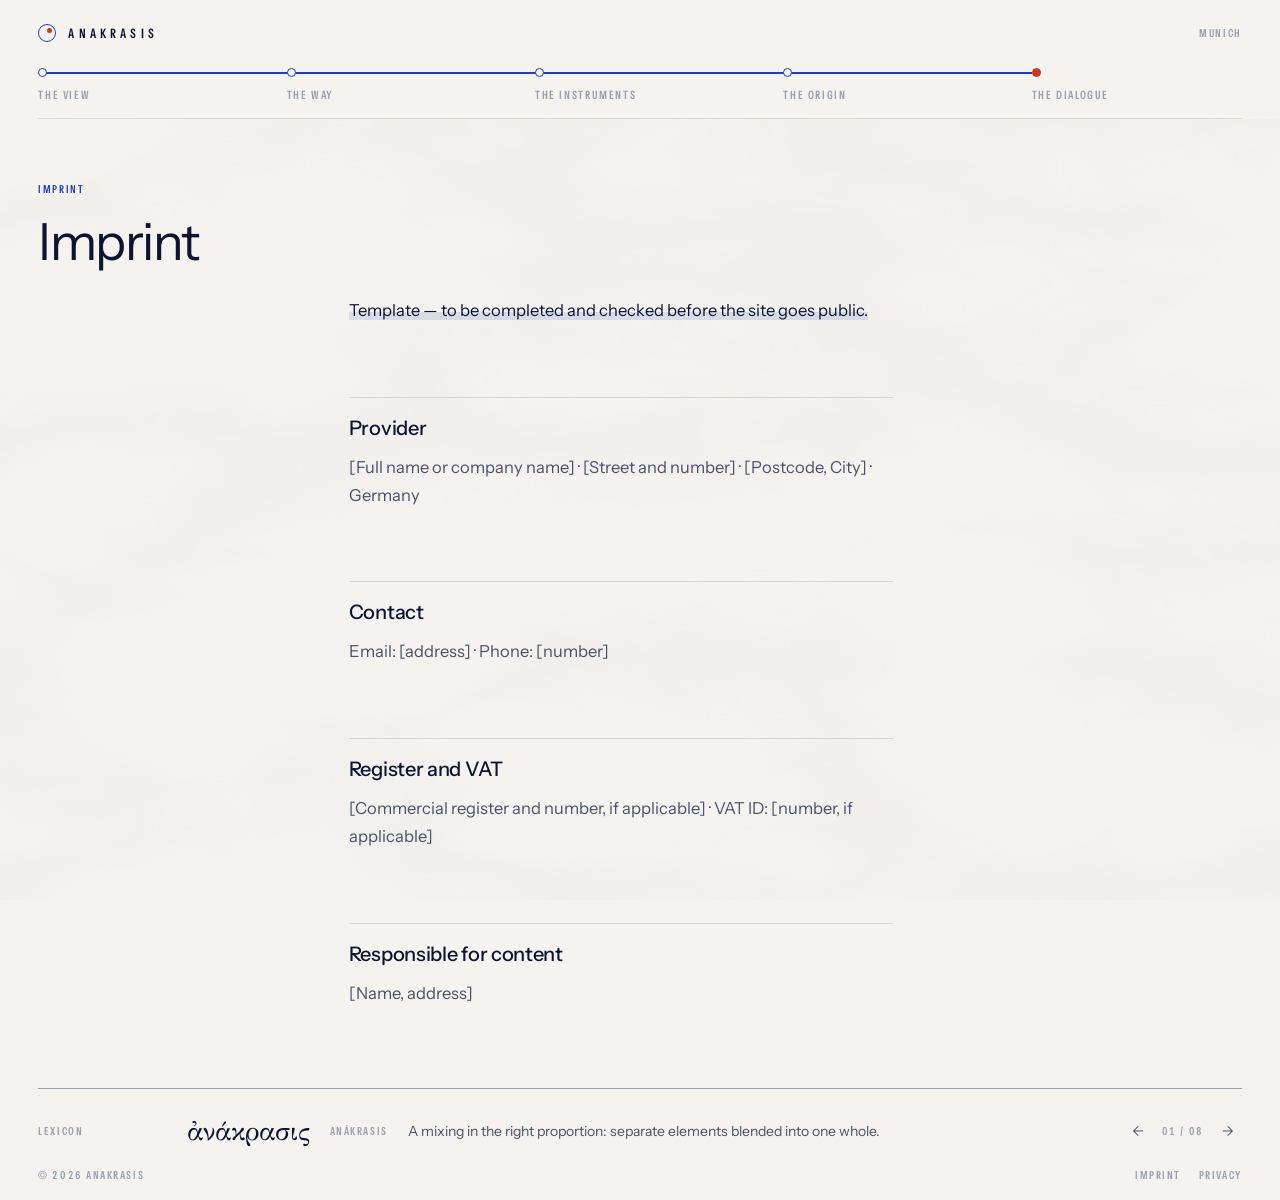
==== imprint/index.html @ 8c305a84 "Initial commit: Anakrasis static site Co-Authored-By: Claude Opus 5.5 <noreply@anthropic.com>" ====
<!doctype html>
<html lang="en">
<head>
<meta charset="utf-8">
<meta name="viewport" content="width=device-width, initial-scale=1">
<title>Imprint — Anakrasis</title>
<meta name="description" content="Imprint">
<meta property="og:type" content="website">
<meta property="og:title" content="Imprint — Anakrasis">
<meta property="og:description" content="Imprint">
<meta property="og:image" content="https://www.anakrasis.com/assets/img/og-image.png">
<meta name="twitter:card" content="summary_large_image">
<link rel="icon" href="../assets/img/favicon.svg" type="image/svg+xml">
<!-- Fonts: TEMPORARY Google-hosted. Replace with the self-hosted files in /assets/fonts (GDPR, see README) and delete these 3 lines. -->
<link rel="preconnect" href="https://fonts.googleapis.com"><link rel="preconnect" href="https://fonts.gstatic.com" crossorigin>
<link href="https://fonts.googleapis.com/css2?family=Instrument+Sans:ital,wdth,wght@0,75..100,400..700;1,75..100,400..700&family=GFS+Didot&display=swap" rel="stylesheet">
<link rel="stylesheet" href="../assets/css/site.css">
<script src="../assets/js/site.js" defer></script>
</head>
<body class="page">
<div class="top">
  <div class="hdr">
    <a class="mark" href="../" aria-label="Anakrasis, home"><span class="lens"></span>Anakrasis</a>
    <span class="lab">Munich</span>
  </div>
  <nav class="trail" aria-label="Sections">
    <span class="ln" aria-hidden="true"></span>
    <a href="../the-view/">The view</a>
    <a href="../the-way/">The way</a>
    <a href="../the-instruments/">The instruments</a>
    <a href="../the-origin/">The origin</a>
    <a href="../the-dialogue/" class="end">The dialogue</a>
  </nav>
</div>

<main>
  <div class="grid">
    <div class="col-head">
      <span class="kick lab">Imprint</span>
      <h1 class="title">Imprint</h1>
    </div>
    <div class="col-text">
      <div class="body" style="padding-bottom:clamp(48px,9vh,96px)">
        <p><span class="sel">Template — to be completed and checked before the site goes public.</span></p>
        <h2>Provider</h2>
        <p>[Full name or company name] · [Street and number] · [Postcode, City] · Germany</p>
        <h2>Contact</h2>
        <p>Email: [address] · Phone: [number]</p>
        <h2>Register and VAT</h2>
        <p>[Commercial register and number, if applicable] · VAT ID: [number, if applicable]</p>
        <h2>Responsible for content</h2>
        <p>[Name, address]</p>
      </div>
    </div>
  </div>
</main>

<footer class="site-foot">
  <div class="lex" id="lex">
    <span class="lex-bar" id="lex-bar" aria-hidden="true"></span>
    <span class="lab">Lexicon</span>
    <div class="lex-stage" id="lex-stage" title="Next word"></div>
    <div class="lex-ctl"><button id="lex-prev" aria-label="Previous word">←</button><span class="lab" id="lex-n">01 / 08</span><button id="lex-next" aria-label="Next word">→</button></div>
  </div>
  <div class="legal lab">
    <span>© <span data-year>2026</span> Anakrasis</span>
    <nav aria-label="Legal"><a href="../imprint/">Imprint</a><a href="../privacy/">Privacy</a></nav>
  </div>
</footer>
</body>
</html>
---- assets/css/site.css ----
/* ==========================================================================
   ANAKRASIS — site stylesheet
   Palette: Lapis & Cinabro · Type: Instrument Sans (+ GFS Didot for Greek)
   Rule of the system: lapis = understanding, cinabro = decision (rare).
   ========================================================================== */

/* ---------- fonts ----------------------------------------------------------
   Self-hosted fonts (recommended for GDPR in Germany, see README):
   put the two .woff2 files in /assets/fonts/, uncomment the block below and
   remove the Google Fonts <link> from the pages. Until then the
   Google-hosted fonts are used.                                             */
/* UNCOMMENT this block after adding the .woff2 files to /assets/fonts/
@font-face{
  font-family:"Anakrasis Sans";
  src:url("../fonts/InstrumentSans-Variable.woff2") format("woff2");
  font-weight:400 700;font-stretch:75% 100%;font-style:normal;font-display:swap;
}
@font-face{
  font-family:"Anakrasis Greek";
  src:url("../fonts/GFSDidot-Regular.woff2") format("woff2");
  font-weight:400;font-style:normal;font-display:swap;
}
*/

/* ---------- tokens ---------- */
:root{
  --bg:#F4F3F0;          /* marmo: the field            */
  --ink:#0D1430;         /* inchiostro: order           */
  --ink-2:#4B5166;       /* secondary text              */
  --ink-3:#9A9FB0;       /* labels, inactive            */
  --rule:rgba(13,20,48,.12);
  --lapis:#2340B0;       /* understanding               */
  --cin:#C63B22;         /* decision — one per screen   */
  --f:"Anakrasis Sans","Instrument Sans",Helvetica,Arial,sans-serif;
  --gr:"Anakrasis Greek","GFS Didot","Didot",Georgia,serif;
  --g:clamp(18px,3vw,48px);
  --ease:cubic-bezier(.2,.8,.2,1);
}

/* ---------- base ---------- */
*,*::before,*::after{box-sizing:border-box}
*{margin:0;padding:0}
html{-webkit-text-size-adjust:100%}
body{font-family:var(--f);color:var(--ink);background:var(--bg);font-feature-settings:"tnum"}
body::before{ /* faint marble veining */
  content:"";position:fixed;inset:0;pointer-events:none;opacity:.1;mix-blend-mode:multiply;z-index:-1;
  background-image:url("data:image/svg+xml;utf8,<svg xmlns='http://www.w3.org/2000/svg' width='1400' height='900'><filter id='m'><feTurbulence type='turbulence' baseFrequency='.0018 .0045' numOctaves='4' seed='3'/><feColorMatrix values='0 0 0 0 .62  0 0 0 0 .64  0 0 0 0 .70  0 0 0 -3.2 1.15'/></filter><rect width='100%' height='100%' filter='url(%23m)'/></svg>");
  background-size:cover;
}
a{color:inherit;text-decoration:none}
button{font:inherit;color:inherit;background:none;border:0;cursor:pointer}
img{display:block;max-width:100%;height:auto}
:focus-visible{outline:2px solid var(--lapis);outline-offset:3px}
.lab{font-stretch:75%;font-weight:600;font-size:11px;letter-spacing:.14em;text-transform:uppercase;color:var(--ink-3)}
.sr-only{position:absolute;width:1px;height:1px;overflow:hidden;clip:rect(0 0 0 0);white-space:nowrap}

/* ---------- mark ---------- */
.mark{display:inline-flex;align-items:center;gap:12px;font-stretch:75%;font-weight:600;font-size:13px;letter-spacing:.32em;text-transform:uppercase}
.lens{width:18px;height:18px;border:1.5px solid var(--lapis);border-radius:50%;position:relative;flex:none}
.lens::after{content:"";position:absolute;width:5px;height:5px;border-radius:50%;background:var(--cin);left:8px;top:3px}
.hdr{display:flex;align-items:center;justify-content:space-between;gap:16px}

/* ==========================================================================
   HOME — one screen: thesis + the line
   ========================================================================== */
body.home{display:grid;grid-template-rows:auto 1fr auto;height:100dvh;overflow:hidden}
.home .hdr{padding:24px var(--g) 0}
.home main{display:flex;flex-direction:column;justify-content:center;gap:clamp(40px,11vh,130px);padding:clamp(20px,4vh,48px) var(--g) clamp(24px,5vh,56px);min-height:0}

.thesis{display:grid;grid-template-columns:repeat(12,minmax(0,1fr));column-gap:var(--g);align-items:end}
.thesis .st{grid-column:1 / 9;font-weight:400;font-size:clamp(30px,3.6vw,56px);line-height:1.1;letter-spacing:-.028em;max-width:17em}
.thesis .p{grid-column:9 / 13;font-size:15px;line-height:1.62;color:var(--ink-2);padding-bottom:.4em}
em.k,.st em,.title em{font-style:normal;color:var(--lapis)}

.path{position:relative;display:grid;grid-template-columns:repeat(5,minmax(0,1fr));column-gap:var(--g)}
.path .line{position:absolute;left:0;top:0;height:1.5px;background:var(--lapis);width:calc((100% - 4 * var(--g)) / 5 * 4 + 4 * var(--g));transform-origin:left}
.stn{position:relative;padding-top:30px;min-width:0}
.stn::before{content:"";position:absolute;left:0;top:-4.5px;width:10px;height:10px;border-radius:50%;background:var(--bg);border:1.5px solid var(--lapis);transition:background .3s}
.stn:hover::before{background:var(--lapis)}
.stn.end::before{background:var(--cin);border-color:var(--cin);width:12px;height:12px;top:-5.5px}
.go{display:inline-flex;align-items:center;gap:8px;margin-bottom:12px;font-stretch:75%;font-weight:600;font-size:12.5px;letter-spacing:.14em;text-transform:uppercase;color:var(--ink);transition:color .3s}
.go span{color:var(--lapis);font-stretch:100%;font-weight:400;letter-spacing:0;font-size:15px;transition:transform .35s var(--ease)}
.stn:hover .go{color:var(--lapis)}
.stn:hover .go span{transform:translateX(5px)}
.go.wide::after{content:"";position:absolute;inset:-12px -10px;z-index:1}
.stn:has(.go.wide){cursor:pointer}
.s1{font-size:clamp(16px,1.25vw,19px);line-height:1.35;letter-spacing:-.012em;max-width:16em;text-decoration:underline;text-decoration-color:transparent;text-decoration-thickness:1.5px;text-underline-offset:4px;transition:text-decoration-color .3s}
.stn:has(.go.wide):hover .s1{text-decoration-color:var(--lapis)}
.s2{font-size:14px;line-height:1.55;color:var(--ink-2);margin-top:10px;max-width:20em}
.stn .greek{font-family:var(--gr);font-size:clamp(28px,2.3vw,36px);line-height:1}
.names{display:flex;flex-wrap:wrap;gap:2px 14px;font-size:clamp(16px,1.25vw,19px);letter-spacing:-.012em;position:relative;z-index:2}
.names a{color:var(--ink-3);transition:color .3s;position:relative}
.names a.on{color:var(--ink)}
.names a.on::after{content:"";position:absolute;left:0;right:0;bottom:-1px;height:1.5px;background:var(--lapis)}

/* quick email (home) */
.mail{display:flex;align-items:baseline;gap:12px;margin-top:14px;border-bottom:1.5px solid var(--ink-3);transition:border-color .3s;max-width:20em;position:relative;z-index:2}
.mail:focus-within{border-color:var(--lapis)}
.mail input{flex:1;min-width:0;font:inherit;font-size:15px;color:var(--ink);background:transparent;border:0;padding:7px 0;outline:none}
.mail input::placeholder{color:var(--ink-3)}
.mail button{font-size:15px;white-space:nowrap;padding:7px 0;transition:color .3s}
.mail button span,.send span{display:inline-block;margin-left:6px;transition:transform .35s var(--ease)}
.mail button:hover,.send:hover{color:var(--cin)}
.mail button:hover span,.send:hover span{transform:translateX(4px)}

/* opening: the line is drawn, the stations follow */
.anim .thesis{animation:fade .9s .1s both}
.anim .path .line{animation:draw 1.6s .5s cubic-bezier(.6,0,.2,1) both}
.anim .stn{animation:fade .7s both}
.anim .stn:nth-child(2){animation-delay:.6s}
.anim .stn:nth-child(3){animation-delay:.92s}
.anim .stn:nth-child(4){animation-delay:1.24s}
.anim .stn:nth-child(5){animation-delay:1.56s}
.anim .stn:nth-child(6){animation-delay:1.9s}
@keyframes draw{from{transform:scaleX(0)}to{transform:scaleX(1)}}
@keyframes fade{from{opacity:0;transform:translateY(6px)}to{opacity:1;transform:none}}

/* ==========================================================================
   INNER PAGES — the line becomes the navigation
   ========================================================================== */
.top{position:sticky;top:0;z-index:10;background:var(--bg);padding:24px var(--g) 0}
.trail{position:relative;display:grid;grid-template-columns:repeat(5,minmax(0,1fr));column-gap:var(--g);margin-top:26px;padding-bottom:16px;border-bottom:1px solid var(--rule)}
.trail .ln{position:absolute;left:0;top:4px;height:1.5px;background:var(--lapis);width:calc((100% - 4 * var(--g)) / 5 * 4 + 4 * var(--g))}
.trail a{position:relative;padding-top:20px;font-stretch:75%;font-weight:600;font-size:11.5px;letter-spacing:.14em;text-transform:uppercase;color:var(--ink-3);transition:color .3s;white-space:nowrap}
.trail a::before{content:"";position:absolute;left:0;top:0;width:9px;height:9px;border-radius:50%;background:var(--bg);border:1.5px solid var(--lapis)}
.trail a:hover{color:var(--lapis)}
.trail a[aria-current]{color:var(--ink)}
.trail a[aria-current]::before{background:var(--lapis)}
.trail a.end::before{background:var(--cin);border-color:var(--cin)}

.page main{padding:clamp(40px,7vh,88px) var(--g) 0}
.grid{display:grid;grid-template-columns:repeat(12,minmax(0,1fr));column-gap:var(--g)}
.kick{display:block;margin-bottom:18px;color:var(--lapis)}
.kick a:hover{color:var(--ink)}
.title{font-weight:400;font-size:clamp(32px,4vw,62px);line-height:1.08;letter-spacing:-.03em;max-width:16em}
.lead{font-weight:400;font-size:clamp(22px,2.1vw,32px);line-height:1.2;letter-spacing:-.022em;max-width:20em;margin-top:clamp(28px,5vh,56px)}
.body{max-width:34em;margin-top:28px}
.body p{font-size:16.5px;line-height:1.68;color:var(--ink-2)}
.body p + p{margin-top:1em}
.body h2{font-weight:500;font-size:20px;letter-spacing:-.015em;color:var(--ink);margin:clamp(44px,8vh,88px) 0 14px;padding-top:18px;border-top:1px solid var(--rule)}
.body .sel{color:var(--ink);background:linear-gradient(transparent 58%,rgba(35,64,176,.12) 58%)}

/* standard text page: heading wide, reading column offset */
.col-head{grid-column:1 / 10}
.col-text{grid-column:4 / 11}

/* the origin */
.portrait{grid-column:1 / 5;align-self:start;position:sticky;top:160px}
.portrait figcaption{display:flex;justify-content:space-between;align-items:baseline;gap:12px;padding-top:12px;border-top:1px solid var(--rule);margin-top:12px}
.portrait figcaption b{font-weight:500;font-size:15px;letter-spacing:-.01em}
.col-side{grid-column:6 / 12}
.greek-xl{font-family:var(--gr);font-size:clamp(56px,6.4vw,104px);line-height:1}
.translit{display:block;margin-top:12px}

/* instruments overview */
.inst-grid{grid-column:1 / -1;display:grid;grid-template-columns:repeat(2,minmax(0,1fr));column-gap:var(--g);margin-top:clamp(40px,7vh,72px)}
.inst{display:block;padding:26px 0 30px;border-top:1px solid var(--rule)}
.inst .lab{display:block;margin-bottom:10px}
.inst h2{font-weight:400;font-size:clamp(26px,2.6vw,40px);letter-spacing:-.028em;line-height:1.05}
.inst p{font-size:15px;line-height:1.6;color:var(--ink-2);margin-top:10px;max-width:28em}
.inst .more{display:inline-flex;gap:8px;margin-top:14px;font-size:15px;color:var(--ink)}
.inst .more span{color:var(--lapis);transition:transform .35s var(--ease)}
.inst:hover h2,.inst:hover .more{color:var(--lapis)}
.inst:hover .more span{transform:translateX(5px)}

/* the dialogue: form */
.form{grid-column:4 / 11;margin-top:clamp(36px,6vh,64px);display:grid;grid-template-columns:1fr 1fr;gap:0 var(--g)}
.field{display:block;border-bottom:1.5px solid var(--ink-3);padding:16px 0 6px;transition:border-color .3s}
.field:focus-within{border-color:var(--lapis)}
.field.full{grid-column:1 / -1}
.field input,.field textarea{display:block;width:100%;font:inherit;font-size:clamp(17px,1.4vw,20px);letter-spacing:-.01em;color:var(--ink);background:transparent;border:0;padding:8px 0 4px;outline:none;resize:vertical}
.field textarea{min-height:110px;line-height:1.5}
.form-end{grid-column:1 / -1;display:flex;justify-content:space-between;align-items:baseline;gap:20px;flex-wrap:wrap;margin-top:28px}
.form-end p{font-size:13px;color:var(--ink-3);max-width:34em}
.form-end p a{text-decoration:underline;text-underline-offset:3px}
.send{font-size:clamp(20px,1.8vw,26px);letter-spacing:-.02em;color:var(--ink);transition:color .3s;display:inline-flex;align-items:baseline}
.send span{color:var(--cin)}
.thanks{grid-column:4 / 11;margin-top:40px;font-size:clamp(20px,1.8vw,26px);letter-spacing:-.02em}
.thanks[hidden]{display:none}

/* next station */
.next{display:flex;align-items:center;gap:20px;margin-top:clamp(64px,12vh,128px);padding-bottom:clamp(40px,7vh,72px)}
.next .ln{flex:1;height:1.5px;background:var(--lapis);position:relative}
.next .ln::after{content:"";position:absolute;right:-6px;top:-5px;width:12px;height:12px;border-radius:50%;background:var(--lapis)}
.next.to-end .ln::after{background:var(--cin)}
.next a{flex:none;display:flex;align-items:baseline;gap:10px;font-size:clamp(24px,2.3vw,36px);letter-spacing:-.024em;padding-left:14px;transition:color .3s}
.next a span{color:var(--lapis);transition:transform .35s var(--ease)}
.next a:hover{color:var(--lapis)}
.next a:hover span{transform:translateX(6px)}

/* ==========================================================================
   FOOTER — lexicon + legal
   ========================================================================== */
.site-foot{padding:0 var(--g) 18px}
.lex{position:relative;border-top:1px solid var(--rule);display:grid;grid-template-columns:110px 1fr auto;gap:var(--g);align-items:center;padding-top:14px;min-height:70px}
.lex-bar{position:absolute;left:0;top:-1px;height:1px;width:0;background:var(--ink-3)}
.lex-stage{position:relative;height:48px;overflow:hidden;cursor:pointer}
.lx{position:absolute;inset:0;display:flex;align-items:center;gap:20px;opacity:0;transform:translateY(14px);transition:opacity .6s,transform .8s var(--ease)}
.lx.on{opacity:1;transform:none}
.lx.out{opacity:0;transform:translateY(-14px)}
.lx .g{font-family:var(--gr);font-size:26px;line-height:1;white-space:nowrap}
.lx .t{white-space:nowrap}
.lx .m{font-size:14px;line-height:1.45;color:var(--ink-2)}
.lex-ctl{display:flex;align-items:center;gap:10px}
.lex-ctl button{width:28px;height:28px;color:var(--ink-2);font-size:14px}
.lex-ctl button:hover{color:var(--lapis)}
.legal{display:flex;justify-content:space-between;gap:16px;margin-top:10px}
.legal nav{display:flex;gap:18px}
.legal a:hover{color:var(--lapis)}

/* ==========================================================================
   SMALL SCREENS
   ========================================================================== */
@media (max-width:900px){
  body.home{height:auto;overflow:auto;display:block}
  .home main{padding-top:40px;gap:48px}
  .thesis .st,.thesis .p{grid-column:1 / -1}
  .thesis .p{margin-top:16px}
  .path{grid-template-columns:1fr;row-gap:36px;padding-left:28px}
  .path .line{display:none}
  .stn:not(.end)::after{content:"";position:absolute;left:-24px;top:9px;bottom:-40px;width:1.5px;background:var(--lapis)}
  .stn{padding-top:0}
  .stn::before{left:-28px;top:2px}
  .stn.end::before{left:-29px;top:1px}

  .trail{display:flex;gap:22px;overflow-x:auto;scrollbar-width:none;padding-top:2px}
  .trail::-webkit-scrollbar{display:none}
  .trail .ln{display:none}
  .trail a{padding-top:0;padding-bottom:6px}
  .trail a::before{display:none}
  .trail a[aria-current]{box-shadow:inset 0 -1.5px 0 var(--lapis)}

  .col-head,.col-text,.col-side,.portrait,.form,.thanks{grid-column:1 / -1}
  .portrait{position:static;max-width:440px}
  .col-side{margin-top:40px}
  .inst-grid{grid-template-columns:1fr}
  .form{grid-template-columns:1fr}
  .next{flex-wrap:wrap}

  .lex{grid-template-columns:1fr auto}
  .lex > .lab{display:none}
  .lex-stage{height:76px}
  .lx{flex-direction:column;align-items:flex-start;justify-content:center;gap:4px}
  .lx .g{font-size:22px}
  .lx .t{display:none}
  .lx .m{font-size:13px}
}
@media (prefers-reduced-motion:reduce){*{animation:none!important;transition:none!important}}
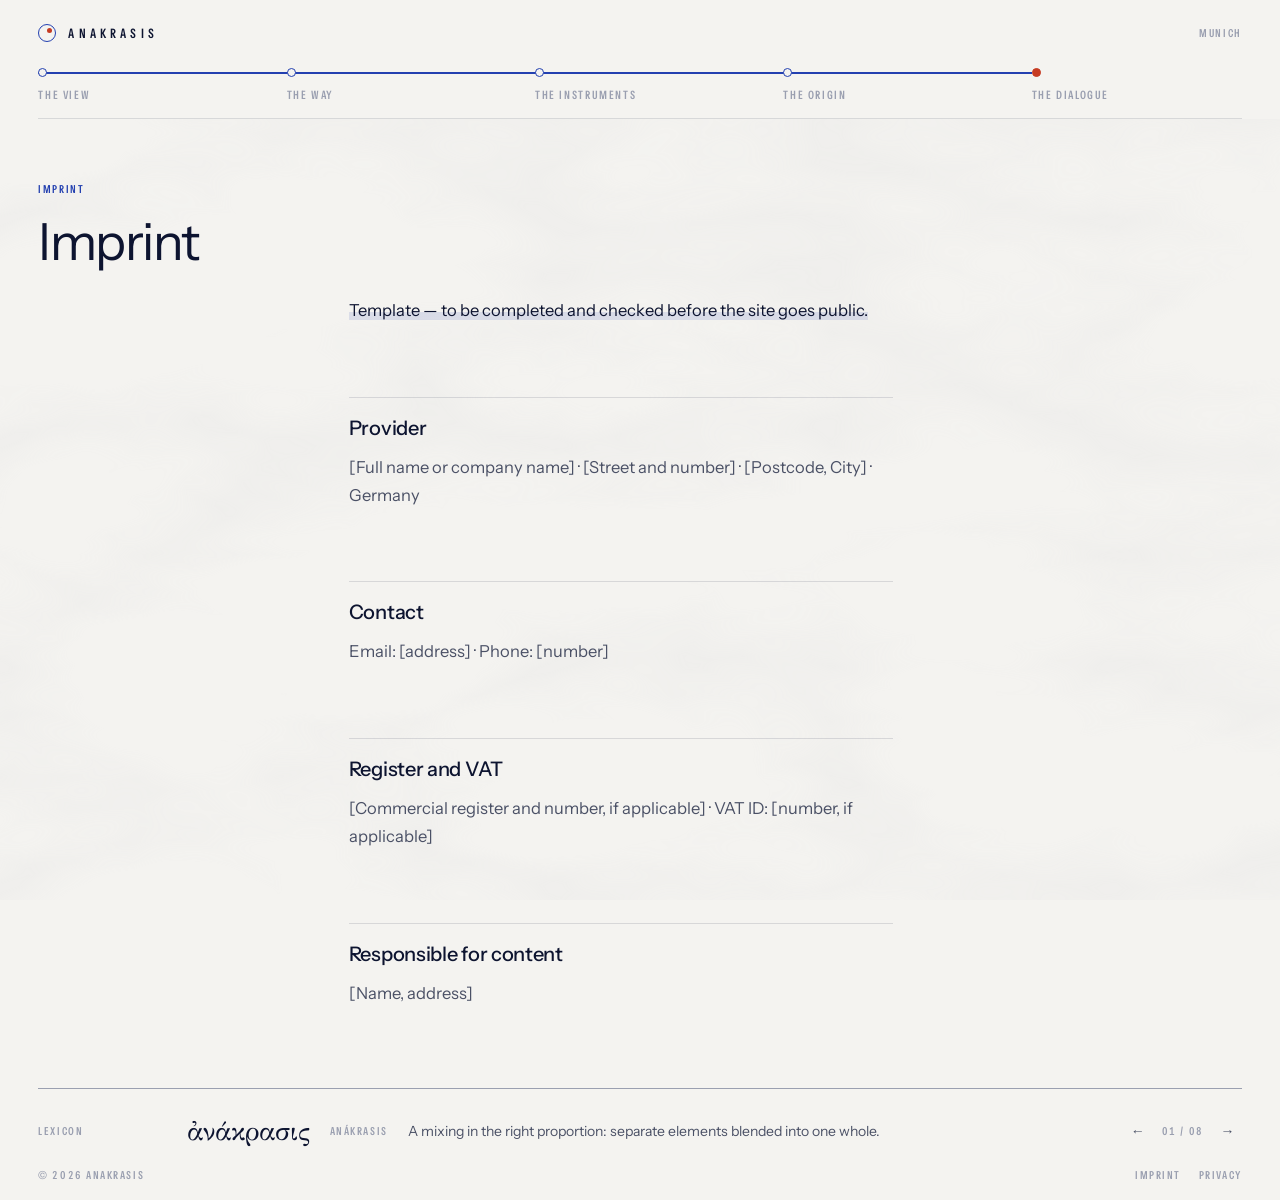
==== commit 8d82046a: "Self-host fonts, fix 404 home link on GitHub Pages - Add Instrument Sans (latin + latin-ext) and ful" ====
--- a/imprint/index.html
+++ b/imprint/index.html
@@ -11,9 +11,6 @@
 <meta property="og:image" content="https://www.anakrasis.com/assets/img/og-image.png">
 <meta name="twitter:card" content="summary_large_image">
 <link rel="icon" href="../assets/img/favicon.svg" type="image/svg+xml">
-<!-- Fonts: TEMPORARY Google-hosted. Replace with the self-hosted files in /assets/fonts (GDPR, see README) and delete these 3 lines. -->
-<link rel="preconnect" href="https://fonts.googleapis.com"><link rel="preconnect" href="https://fonts.gstatic.com" crossorigin>
-<link href="https://fonts.googleapis.com/css2?family=Instrument+Sans:ital,wdth,wght@0,75..100,400..700;1,75..100,400..700&family=GFS+Didot&display=swap" rel="stylesheet">
 <link rel="stylesheet" href="../assets/css/site.css">
 <script src="../assets/js/site.js" defer></script>
 </head>
--- a/assets/css/site.css
+++ b/assets/css/site.css
@@ -5,22 +5,27 @@
    ========================================================================== */
 
 /* ---------- fonts ----------------------------------------------------------
-   Self-hosted fonts (recommended for GDPR in Germany, see README):
-   put the two .woff2 files in /assets/fonts/, uncomment the block below and
-   remove the Google Fonts <link> from the pages. Until then the
-   Google-hosted fonts are used.                                             */
-/* UNCOMMENT this block after adding the .woff2 files to /assets/fonts/
+   Self-hosted (GDPR, see README): no request leaves the site.
+   Instrument Sans is split into latin + latin-ext (loaded only when needed,
+   e.g. for transliterations like "ē"); GFS Didot is the full font, because
+   polytonic Greek (ἀ, ὁ…) is missing from the usual Greek subsets.          */
 @font-face{
   font-family:"Anakrasis Sans";
   src:url("../fonts/InstrumentSans-Variable.woff2") format("woff2");
   font-weight:400 700;font-stretch:75% 100%;font-style:normal;font-display:swap;
+  unicode-range:U+0000-00FF,U+0131,U+0152-0153,U+02BB-02BC,U+02C6,U+02DA,U+02DC,U+0304,U+0308,U+0329,U+2000-206F,U+20AC,U+2122,U+2191,U+2193,U+2212,U+2215,U+FEFF,U+FFFD;
+}
+@font-face{
+  font-family:"Anakrasis Sans";
+  src:url("../fonts/InstrumentSans-Variable-LatinExt.woff2") format("woff2");
+  font-weight:400 700;font-stretch:75% 100%;font-style:normal;font-display:swap;
+  unicode-range:U+0100-02AF,U+0304,U+0308,U+0329,U+1E00-1E9F,U+1EF2-1EFF,U+2020,U+20A0-20AB,U+20AD-20C0,U+2113,U+2C60-2C7F,U+A720-A7FF;
 }
 @font-face{
   font-family:"Anakrasis Greek";
   src:url("../fonts/GFSDidot-Regular.woff2") format("woff2");
   font-weight:400;font-style:normal;font-display:swap;
 }
-*/
 
 /* ---------- tokens ---------- */
 :root{
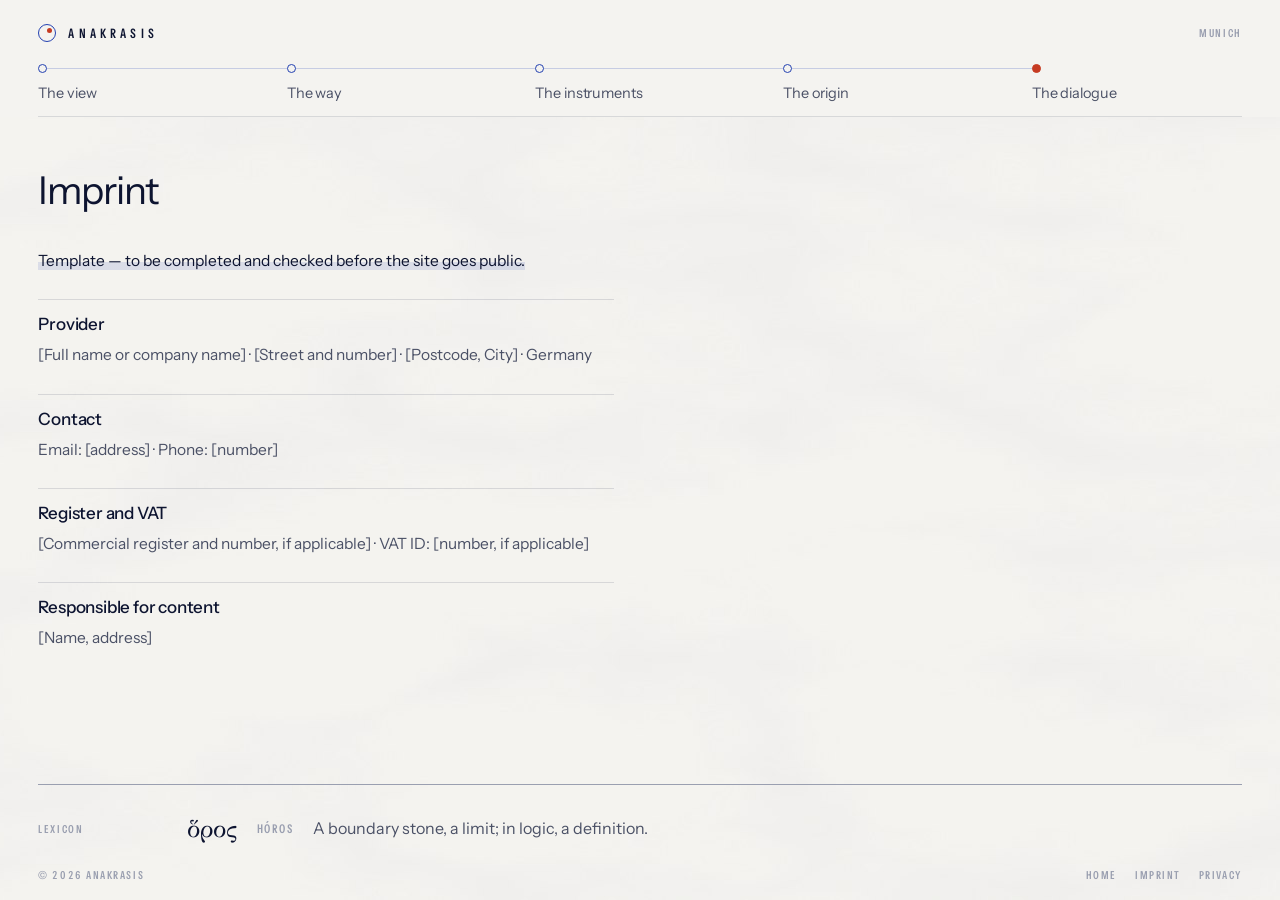
==== commit 641f197e: "Redesign navigation, page transitions, subpages and privacy notice - Home: smaller thesis, larger st" ====
--- a/imprint/index.html
+++ b/imprint/index.html
@@ -21,7 +21,8 @@
     <span class="lab">Munich</span>
   </div>
   <nav class="trail" aria-label="Sections">
-    <span class="ln" aria-hidden="true"></span>
+    <span class="rail" aria-hidden="true"></span>
+    <span class="walk" aria-hidden="true"></span>
     <a href="../the-view/">The view</a>
     <a href="../the-way/">The way</a>
     <a href="../the-instruments/">The instruments</a>
@@ -33,7 +34,6 @@
 <main>
   <div class="grid">
     <div class="col-head">
-      <span class="kick lab">Imprint</span>
       <h1 class="title">Imprint</h1>
     </div>
     <div class="col-text">
@@ -56,12 +56,11 @@
   <div class="lex" id="lex">
     <span class="lex-bar" id="lex-bar" aria-hidden="true"></span>
     <span class="lab">Lexicon</span>
-    <div class="lex-stage" id="lex-stage" title="Next word"></div>
-    <div class="lex-ctl"><button id="lex-prev" aria-label="Previous word">←</button><span class="lab" id="lex-n">01 / 08</span><button id="lex-next" aria-label="Next word">→</button></div>
+    <div class="lex-stage" id="lex-stage"></div>
   </div>
   <div class="legal lab">
     <span>© <span data-year>2026</span> Anakrasis</span>
-    <nav aria-label="Legal"><a href="../imprint/">Imprint</a><a href="../privacy/">Privacy</a></nav>
+    <nav aria-label="Site"><a href="../">Home</a><a href="../imprint/">Imprint</a><a href="../privacy/">Privacy</a></nav>
   </div>
 </footer>
 </body>
--- a/assets/css/site.css
+++ b/assets/css/site.css
@@ -47,10 +47,9 @@
 *{margin:0;padding:0}
 html{-webkit-text-size-adjust:100%}
 body{font-family:var(--f);color:var(--ink);background:var(--bg);font-feature-settings:"tnum"}
-body::before{ /* faint marble veining */
-  content:"";position:fixed;inset:0;pointer-events:none;opacity:.1;mix-blend-mode:multiply;z-index:-1;
-  background-image:url("data:image/svg+xml;utf8,<svg xmlns='http://www.w3.org/2000/svg' width='1400' height='900'><filter id='m'><feTurbulence type='turbulence' baseFrequency='.0018 .0045' numOctaves='4' seed='3'/><feColorMatrix values='0 0 0 0 .62  0 0 0 0 .64  0 0 0 0 .70  0 0 0 -3.2 1.15'/></filter><rect width='100%' height='100%' filter='url(%23m)'/></svg>");
-  background-size:cover;
+body::before{ /* faint marble veining, pre-rendered (a live SVG filter made page changes stutter) */
+  content:"";position:fixed;inset:0;pointer-events:none;z-index:-1;
+  background:url("../img/marble.jpg") center/cover;
 }
 a{color:inherit;text-decoration:none}
 button{font:inherit;color:inherit;background:none;border:0;cursor:pointer}
@@ -73,40 +72,34 @@
 .home main{display:flex;flex-direction:column;justify-content:center;gap:clamp(40px,11vh,130px);padding:clamp(20px,4vh,48px) var(--g) clamp(24px,5vh,56px);min-height:0}
 
 .thesis{display:grid;grid-template-columns:repeat(12,minmax(0,1fr));column-gap:var(--g);align-items:end}
-.thesis .st{grid-column:1 / 9;font-weight:400;font-size:clamp(30px,3.6vw,56px);line-height:1.1;letter-spacing:-.028em;max-width:17em}
+.thesis .st{grid-column:1 / 9;font-weight:400;font-size:clamp(26px,2.6vw,40px);line-height:1.15;letter-spacing:-.024em;max-width:20em}
 .thesis .p{grid-column:9 / 13;font-size:15px;line-height:1.62;color:var(--ink-2);padding-bottom:.4em}
 em.k,.st em,.title em{font-style:normal;color:var(--lapis)}
 
 .path{position:relative;display:grid;grid-template-columns:repeat(5,minmax(0,1fr));column-gap:var(--g)}
 .path .line{position:absolute;left:0;top:0;height:1.5px;background:var(--lapis);width:calc((100% - 4 * var(--g)) / 5 * 4 + 4 * var(--g));transform-origin:left}
-.stn{position:relative;padding-top:30px;min-width:0}
+.stn{position:relative;padding-top:26px;min-width:0}
 .stn::before{content:"";position:absolute;left:0;top:-4.5px;width:10px;height:10px;border-radius:50%;background:var(--bg);border:1.5px solid var(--lapis);transition:background .3s}
 .stn:hover::before{background:var(--lapis)}
 .stn.end::before{background:var(--cin);border-color:var(--cin);width:12px;height:12px;top:-5.5px}
-.go{display:inline-flex;align-items:center;gap:8px;margin-bottom:12px;font-stretch:75%;font-weight:600;font-size:12.5px;letter-spacing:.14em;text-transform:uppercase;color:var(--ink);transition:color .3s}
-.go span{color:var(--lapis);font-stretch:100%;font-weight:400;letter-spacing:0;font-size:15px;transition:transform .35s var(--ease)}
+.go{display:inline-flex;align-items:baseline;gap:10px;margin-bottom:14px;font-weight:500;font-size:clamp(21px,1.8vw,28px);line-height:1.1;letter-spacing:-.022em;color:var(--ink);transition:color .3s}
+.go span{color:var(--lapis);font-weight:400;transition:transform .35s var(--ease)}
 .stn:hover .go{color:var(--lapis)}
 .stn:hover .go span{transform:translateX(5px)}
 .go.wide::after{content:"";position:absolute;inset:-12px -10px;z-index:1}
 .stn:has(.go.wide){cursor:pointer}
-.s1{font-size:clamp(16px,1.25vw,19px);line-height:1.35;letter-spacing:-.012em;max-width:16em;text-decoration:underline;text-decoration-color:transparent;text-decoration-thickness:1.5px;text-underline-offset:4px;transition:text-decoration-color .3s}
+.s1{font-size:clamp(15px,1.1vw,17px);line-height:1.4;letter-spacing:-.012em;max-width:16em;text-decoration:underline;text-decoration-color:transparent;text-decoration-thickness:1.5px;text-underline-offset:4px;transition:text-decoration-color .3s}
 .stn:has(.go.wide):hover .s1{text-decoration-color:var(--lapis)}
 .s2{font-size:14px;line-height:1.55;color:var(--ink-2);margin-top:10px;max-width:20em}
-.stn .greek{font-family:var(--gr);font-size:clamp(28px,2.3vw,36px);line-height:1}
-.names{display:flex;flex-wrap:wrap;gap:2px 14px;font-size:clamp(16px,1.25vw,19px);letter-spacing:-.012em;position:relative;z-index:2}
+.names{display:flex;flex-wrap:wrap;gap:2px 14px;font-size:clamp(15px,1.1vw,17px);letter-spacing:-.012em;position:relative;z-index:2}
 .names a{color:var(--ink-3);transition:color .3s;position:relative}
 .names a.on{color:var(--ink)}
 .names a.on::after{content:"";position:absolute;left:0;right:0;bottom:-1px;height:1.5px;background:var(--lapis)}
 
-/* quick email (home) */
-.mail{display:flex;align-items:baseline;gap:12px;margin-top:14px;border-bottom:1.5px solid var(--ink-3);transition:border-color .3s;max-width:20em;position:relative;z-index:2}
-.mail:focus-within{border-color:var(--lapis)}
-.mail input{flex:1;min-width:0;font:inherit;font-size:15px;color:var(--ink);background:transparent;border:0;padding:7px 0;outline:none}
-.mail input::placeholder{color:var(--ink-3)}
-.mail button{font-size:15px;white-space:nowrap;padding:7px 0;transition:color .3s}
-.mail button span,.send span{display:inline-block;margin-left:6px;transition:transform .35s var(--ease)}
-.mail button:hover,.send:hover{color:var(--cin)}
-.mail button:hover span,.send:hover span{transform:translateX(4px)}
+/* send button (the dialogue) */
+.send span{display:inline-block;margin-left:6px;transition:transform .35s var(--ease)}
+.send:hover{color:var(--cin)}
+.send:hover span{transform:translateX(4px)}
 
 /* opening: the line is drawn, the stations follow */
 .anim .thesis{animation:fade .9s .1s both}
@@ -121,94 +114,130 @@
 @keyframes fade{from{opacity:0;transform:translateY(6px)}to{opacity:1;transform:none}}
 
 /* ==========================================================================
-   INNER PAGES — the line becomes the navigation
-   ========================================================================== */
+   INNER PAGES — the line becomes the navigation; one screen on desktop
+   ========================================================================== */
+body.page{display:grid;grid-template-rows:auto 1fr auto;grid-template-columns:minmax(0,1fr);min-height:100dvh}
 .top{position:sticky;top:0;z-index:10;background:var(--bg);padding:24px var(--g) 0}
-.trail{position:relative;display:grid;grid-template-columns:repeat(5,minmax(0,1fr));column-gap:var(--g);margin-top:26px;padding-bottom:16px;border-bottom:1px solid var(--rule)}
-.trail .ln{position:absolute;left:0;top:4px;height:1.5px;background:var(--lapis);width:calc((100% - 4 * var(--g)) / 5 * 4 + 4 * var(--g))}
-.trail a{position:relative;padding-top:20px;font-stretch:75%;font-weight:600;font-size:11.5px;letter-spacing:.14em;text-transform:uppercase;color:var(--ink-3);transition:color .3s;white-space:nowrap}
-.trail a::before{content:"";position:absolute;left:0;top:0;width:9px;height:9px;border-radius:50%;background:var(--bg);border:1.5px solid var(--lapis)}
+
+/* the trail: the five stations, the path walked so far stays lapis */
+.trail{position:relative;display:grid;grid-template-columns:repeat(5,minmax(0,1fr));column-gap:var(--g);margin-top:22px;padding-bottom:14px;border-bottom:1px solid var(--rule)}
+/* --k = current station (1 view … 5 dialogue); --col = one column, --x = where station k starts */
+.trail{--col:calc((100% - 4 * var(--g)) / 5);--x:calc(max(var(--k,1) - 1,0) * (var(--col) + var(--g)))}
+.trail .rail,.trail .walk{position:absolute;left:4px;top:3.75px;height:1.5px}
+.trail .rail{width:calc(100% - var(--col));background:rgba(35,64,176,.22)}
+.trail .walk{width:var(--x);background:var(--lapis)}
+.trail .here{position:absolute;z-index:2;left:calc(var(--x) - 2px);top:-2px;width:13px;height:13px;border-radius:50%;background:var(--lapis);box-shadow:0 0 0 5px rgba(35,64,176,.14)}
+.trail[style*="--k:5"] .here{background:var(--cin);box-shadow:0 0 0 5px rgba(198,59,34,.14)}
+.trail a{position:relative;display:flex;align-items:baseline;gap:8px;padding-top:20px;font-size:14.5px;letter-spacing:-.005em;color:var(--ink-2);white-space:nowrap;transition:color .3s}
+.trail a::before{content:"";position:absolute;left:0;top:0;width:9px;height:9px;border-radius:50%;background:var(--bg);border:1.5px solid var(--lapis);z-index:1;transition:background .3s}
 .trail a:hover{color:var(--lapis)}
-.trail a[aria-current]{color:var(--ink)}
-.trail a[aria-current]::before{background:var(--lapis)}
+.trail a:hover::before{background:var(--lapis)}
+.trail a[aria-current]{color:var(--lapis);font-weight:600}
 .trail a.end::before{background:var(--cin);border-color:var(--cin)}
 
-.page main{padding:clamp(40px,7vh,88px) var(--g) 0}
+/* inside The instruments: the four instruments, under their station */
+.trail:has(+ .sub){border-bottom:0;padding-bottom:10px}
+.sub{display:grid;grid-template-columns:repeat(5,minmax(0,1fr));column-gap:var(--g);padding-bottom:12px;border-bottom:1px solid var(--rule)}
+.sub div{grid-column:3 / 6;display:flex;flex-wrap:wrap;gap:4px 18px;font-size:14px;letter-spacing:-.005em}
+.sub a{position:relative;color:var(--ink-3);transition:color .3s}
+.sub a:hover{color:var(--lapis)}
+.sub a[aria-current]{color:var(--ink)}
+.sub a[aria-current]::after{content:"";position:absolute;left:0;right:0;bottom:-3px;height:1.5px;background:var(--lapis)}
+
+.page main{display:flex;flex-direction:column;justify-content:center;padding:clamp(24px,4vh,56px) var(--g)}
 .grid{display:grid;grid-template-columns:repeat(12,minmax(0,1fr));column-gap:var(--g)}
-.kick{display:block;margin-bottom:18px;color:var(--lapis)}
-.kick a:hover{color:var(--ink)}
-.title{font-weight:400;font-size:clamp(32px,4vw,62px);line-height:1.08;letter-spacing:-.03em;max-width:16em}
-.lead{font-weight:400;font-size:clamp(22px,2.1vw,32px);line-height:1.2;letter-spacing:-.022em;max-width:20em;margin-top:clamp(28px,5vh,56px)}
-.body{max-width:34em;margin-top:28px}
-.body p{font-size:16.5px;line-height:1.68;color:var(--ink-2)}
-.body p + p{margin-top:1em}
-.body h2{font-weight:500;font-size:20px;letter-spacing:-.015em;color:var(--ink);margin:clamp(44px,8vh,88px) 0 14px;padding-top:18px;border-top:1px solid var(--rule)}
+.title{width:fit-content;font-weight:400;font-size:clamp(30px,3vw,48px);line-height:1.1;letter-spacing:-.028em;max-width:18em}
+.lead{font-weight:400;font-size:clamp(19px,1.6vw,24px);line-height:1.3;letter-spacing:-.018em;max-width:22em;margin-top:clamp(20px,3vh,32px)}
+.body{max-width:36em;margin-top:20px}
+.body p{font-size:15.5px;line-height:1.62;color:var(--ink-2)}
+.body p + p{margin-top:.9em}
+.body h2{font-weight:500;font-size:17px;letter-spacing:-.012em;color:var(--ink);margin:26px 0 8px;padding-top:14px;border-top:1px solid var(--rule)}
+.body h2:first-child{margin-top:0}
+/* privacy notice: the full width in newspaper columns, small type, one screen on desktop */
+.col-text > .body.legal-text:first-child{grid-column:1 / -1;max-width:none;column-count:4;column-gap:var(--g);column-rule:1px solid var(--rule)}
+.body.legal-text p{font-size:12.5px;line-height:1.5}
+.body.legal-text p + p{margin-top:.6em}
+.body.legal-text h2{font-size:13.5px;margin:16px 0 4px;padding-top:0;border-top:0;break-after:avoid}
+.body.legal-text h2:first-of-type{margin-top:12px}
+.page:has(.legal-text) .title{font-size:clamp(26px,2.2vw,34px)}
+.page:has(.legal-text) .col-text{margin-top:clamp(16px,2.5vh,28px)}
+@media (max-width:1200px){.col-text > .body.legal-text{column-count:3}}
+@media (min-width:901px) and (max-height:820px){
+  .body.legal-text p{font-size:12px;line-height:1.45}
+  .body.legal-text h2{font-size:13px;margin-top:12px}
+  .page:has(.legal-text) main{padding-top:16px;padding-bottom:16px}
+}
+@media (min-width:1240px) and (max-height:820px){.col-text > .body.legal-text:first-child{column-count:5}}
+.body.legal-text a{color:var(--ink);text-decoration:underline;text-decoration-color:var(--ink-3);text-underline-offset:3px}
+.body.legal-text a:hover{color:var(--lapis);text-decoration-color:var(--lapis)}
+.body.legal-text b{font-weight:600;color:var(--ink)}
 .body .sel{color:var(--ink);background:linear-gradient(transparent 58%,rgba(35,64,176,.12) 58%)}
 
-/* standard text page: heading wide, reading column offset */
-.col-head{grid-column:1 / 10}
-.col-text{grid-column:4 / 11}
+/* standard text page: everything starts on the same left edge;
+   title on top, then lead and text side by side */
+.col-head{grid-column:1 / -1}
+.col-text{grid-column:1 / -1;display:grid;grid-template-columns:repeat(12,minmax(0,1fr));column-gap:var(--g);align-items:start;margin-top:clamp(24px,4vh,44px)}
+.col-text > .lead{grid-column:1 / 6;margin-top:0}
+.col-text > .body{grid-column:7 / 13;margin-top:0}
+.col-text > .body:first-child{grid-column:1 / 8}
+/* instrument page: its sections side by side under the lead */
+.col-text > .lead:has(+ .sections){grid-column:1 / 8}
+.col-text > .sections{grid-column:1 / -1;max-width:none;margin-top:clamp(24px,4vh,44px);display:grid;grid-template-rows:auto auto;grid-auto-flow:column;grid-auto-columns:minmax(0,1fr);column-gap:var(--g)}
+.sections h2{margin:0 0 8px}
 
 /* the origin */
-.portrait{grid-column:1 / 5;align-self:start;position:sticky;top:160px}
-.portrait figcaption{display:flex;justify-content:space-between;align-items:baseline;gap:12px;padding-top:12px;border-top:1px solid var(--rule);margin-top:12px}
+.portrait{grid-column:1 / 4;align-self:start;justify-self:start;width:100%;max-width:240px}
+/* kept small on purpose: the source is 816px wide, so it stays sharp even on 3x screens */
+.portrait img{width:100%}
+.portrait figcaption{display:flex;justify-content:space-between;align-items:baseline;gap:12px;padding-top:10px;border-top:1px solid var(--rule);margin-top:10px}
 .portrait figcaption b{font-weight:500;font-size:15px;letter-spacing:-.01em}
-.col-side{grid-column:6 / 12}
-.greek-xl{font-family:var(--gr);font-size:clamp(56px,6.4vw,104px);line-height:1}
-.translit{display:block;margin-top:12px}
+/* the origin text: name on top, then lead and text side by side, as on the other pages */
+/* stretched to the portrait's height; the caption's height is left free so the text ends with the photo */
+.col-side{grid-column:4 / 13;display:grid;grid-template-columns:subgrid;grid-template-rows:auto auto 1fr auto;padding-bottom:42px}
+.col-side > .greek-xl,.col-side > .translit{grid-column:1 / -1}
+.col-side > .lead{grid-column:1 / 5;grid-row:4;margin-top:clamp(24px,4vh,44px)}
+.col-side > .body{grid-column:5 / -1;grid-row:4;margin-top:clamp(24px,4vh,44px)}
+.greek-xl{font-family:var(--gr);font-size:clamp(40px,3.6vw,58px);line-height:1;margin-top:-.08em}
+.translit{display:block;margin-top:10px}
 
 /* instruments overview */
-.inst-grid{grid-column:1 / -1;display:grid;grid-template-columns:repeat(2,minmax(0,1fr));column-gap:var(--g);margin-top:clamp(40px,7vh,72px)}
-.inst{display:block;padding:26px 0 30px;border-top:1px solid var(--rule)}
-.inst .lab{display:block;margin-bottom:10px}
-.inst h2{font-weight:400;font-size:clamp(26px,2.6vw,40px);letter-spacing:-.028em;line-height:1.05}
-.inst p{font-size:15px;line-height:1.6;color:var(--ink-2);margin-top:10px;max-width:28em}
-.inst .more{display:inline-flex;gap:8px;margin-top:14px;font-size:15px;color:var(--ink)}
+.inst-grid{grid-column:1 / -1;display:grid;grid-template-columns:repeat(4,minmax(0,1fr));column-gap:var(--g);margin-top:clamp(28px,5vh,52px)}
+.inst{display:block;padding:20px 0 22px;border-top:1px solid var(--rule)}
+.inst h2{width:fit-content;font-weight:400;font-size:clamp(22px,2vw,30px);letter-spacing:-.026em;line-height:1.05}
+.inst p{font-size:14.5px;line-height:1.55;color:var(--ink-2);margin-top:8px;max-width:22em}
+.inst .more{display:inline-flex;gap:8px;margin-top:12px;font-size:15px;color:var(--ink)}
 .inst .more span{color:var(--lapis);transition:transform .35s var(--ease)}
 .inst:hover h2,.inst:hover .more{color:var(--lapis)}
 .inst:hover .more span{transform:translateX(5px)}
 
 /* the dialogue: form */
-.form{grid-column:4 / 11;margin-top:clamp(36px,6vh,64px);display:grid;grid-template-columns:1fr 1fr;gap:0 var(--g)}
-.field{display:block;border-bottom:1.5px solid var(--ink-3);padding:16px 0 6px;transition:border-color .3s}
+.form{grid-column:1 / 9;margin-top:clamp(20px,3vh,36px);display:grid;grid-template-columns:1fr 1fr;gap:0 var(--g)}
+.field{display:block;border-bottom:1.5px solid var(--ink-3);padding:14px 0 4px;transition:border-color .3s}
 .field:focus-within{border-color:var(--lapis)}
 .field.full{grid-column:1 / -1}
-.field input,.field textarea{display:block;width:100%;font:inherit;font-size:clamp(17px,1.4vw,20px);letter-spacing:-.01em;color:var(--ink);background:transparent;border:0;padding:8px 0 4px;outline:none;resize:vertical}
-.field textarea{min-height:110px;line-height:1.5}
-.form-end{grid-column:1 / -1;display:flex;justify-content:space-between;align-items:baseline;gap:20px;flex-wrap:wrap;margin-top:28px}
+.field input,.field textarea{display:block;width:100%;font:inherit;font-size:clamp(16px,1.3vw,19px);letter-spacing:-.01em;color:var(--ink);background:transparent;border:0;padding:6px 0 3px;outline:none;resize:vertical}
+.field textarea{min-height:56px;line-height:1.5}
+.form-end{grid-column:1 / -1;display:flex;justify-content:space-between;align-items:baseline;gap:20px;flex-wrap:wrap;margin-top:18px}
 .form-end p{font-size:13px;color:var(--ink-3);max-width:34em}
 .form-end p a{text-decoration:underline;text-underline-offset:3px}
 .send{font-size:clamp(20px,1.8vw,26px);letter-spacing:-.02em;color:var(--ink);transition:color .3s;display:inline-flex;align-items:baseline}
 .send span{color:var(--cin)}
-.thanks{grid-column:4 / 11;margin-top:40px;font-size:clamp(20px,1.8vw,26px);letter-spacing:-.02em}
+.thanks{grid-column:1 / 9;margin-top:40px;font-size:clamp(20px,1.8vw,26px);letter-spacing:-.02em}
 .thanks[hidden]{display:none}
 
-/* next station */
-.next{display:flex;align-items:center;gap:20px;margin-top:clamp(64px,12vh,128px);padding-bottom:clamp(40px,7vh,72px)}
-.next .ln{flex:1;height:1.5px;background:var(--lapis);position:relative}
-.next .ln::after{content:"";position:absolute;right:-6px;top:-5px;width:12px;height:12px;border-radius:50%;background:var(--lapis)}
-.next.to-end .ln::after{background:var(--cin)}
-.next a{flex:none;display:flex;align-items:baseline;gap:10px;font-size:clamp(24px,2.3vw,36px);letter-spacing:-.024em;padding-left:14px;transition:color .3s}
-.next a span{color:var(--lapis);transition:transform .35s var(--ease)}
-.next a:hover{color:var(--lapis)}
-.next a:hover span{transform:translateX(6px)}
-
 /* ==========================================================================
    FOOTER — lexicon + legal
    ========================================================================== */
 .site-foot{padding:0 var(--g) 18px}
-.lex{position:relative;border-top:1px solid var(--rule);display:grid;grid-template-columns:110px 1fr auto;gap:var(--g);align-items:center;padding-top:14px;min-height:70px}
+.lex{position:relative;border-top:1px solid var(--rule);display:grid;grid-template-columns:110px 1fr;gap:var(--g);align-items:center;padding-top:14px;min-height:74px}
 .lex-bar{position:absolute;left:0;top:-1px;height:1px;width:0;background:var(--ink-3)}
-.lex-stage{position:relative;height:48px;overflow:hidden;cursor:pointer}
+.lex-stage{position:relative;height:52px;overflow:hidden}
 .lx{position:absolute;inset:0;display:flex;align-items:center;gap:20px;opacity:0;transform:translateY(14px);transition:opacity .6s,transform .8s var(--ease)}
 .lx.on{opacity:1;transform:none}
 .lx.out{opacity:0;transform:translateY(-14px)}
-.lx .g{font-family:var(--gr);font-size:26px;line-height:1;white-space:nowrap}
-.lx .t{white-space:nowrap}
-.lx .m{font-size:14px;line-height:1.45;color:var(--ink-2)}
-.lex-ctl{display:flex;align-items:center;gap:10px}
-.lex-ctl button{width:28px;height:28px;color:var(--ink-2);font-size:14px}
-.lex-ctl button:hover{color:var(--lapis)}
+.lx .g{font-family:var(--gr);font-size:24px;line-height:1;white-space:nowrap}
+.lx .t{white-space:nowrap;font-size:12px}
+.lx .m{font-size:16px;line-height:1.45;color:var(--ink-2)}
 .legal{display:flex;justify-content:space-between;gap:16px;margin-top:10px}
 .legal nav{display:flex;gap:18px}
 .legal a:hover{color:var(--lapis)}
@@ -230,24 +259,80 @@
 
   .trail{display:flex;gap:22px;overflow-x:auto;scrollbar-width:none;padding-top:2px}
   .trail::-webkit-scrollbar{display:none}
-  .trail .ln{display:none}
   .trail a{padding-top:0;padding-bottom:6px}
-  .trail a::before{display:none}
-  .trail a[aria-current]{box-shadow:inset 0 -1.5px 0 var(--lapis)}
-
+  .trail a::before,.trail .rail,.trail .walk,.trail .here{display:none}
+  .trail a.end{margin-right:24px}
+  .trail a[aria-current]{box-shadow:inset 0 -2.5px 0 var(--lapis)}
+  .sub{display:block;padding-top:10px}
+  .sub div{flex-wrap:nowrap;overflow-x:auto;scrollbar-width:none}
+
+  body.page{display:block}
+  .page main{display:block;padding-top:36px}
   .col-head,.col-text,.col-side,.portrait,.form,.thanks{grid-column:1 / -1}
-  .portrait{position:static;max-width:440px}
-  .col-side{margin-top:40px}
+  .col-text{display:block}
+  .col-text > .lead,.col-text > .body{margin-top:20px}
+  .col-text > .body.legal-text{column-count:1;padding-bottom:40px}
+  .body.legal-text p{font-size:14px}
+  .portrait{max-width:240px}
+  .col-side{margin-top:40px;display:block;padding-bottom:0}
+  .col-side > .lead,.col-side > .body{margin-top:20px}
   .inst-grid{grid-template-columns:1fr}
   .form{grid-template-columns:1fr}
-  .next{flex-wrap:wrap}
-
-  .lex{grid-template-columns:1fr auto}
+
+  .lex{grid-template-columns:1fr}
   .lex > .lab{display:none}
   .lex-stage{height:76px}
   .lx{flex-direction:column;align-items:flex-start;justify-content:center;gap:4px}
-  .lx .g{font-size:22px}
+  .lx .g{font-size:21px}
   .lx .t{display:none}
-  .lx .m{font-size:13px}
+  .lx .m{font-size:14.5px}
+}
+/* ==========================================================================
+   PAGE TRANSITIONS — the line of the home becomes the trail and back
+   (cross-document View Transitions; browsers without them just change page)
+   ========================================================================== */
+@view-transition{navigation:auto}
+:root{--vt:.72s;--vt-ease:cubic-bezier(.4,0,.2,1)}
+.mark{view-transition-name:mark}
+.site-foot{view-transition-name:foot}
+.hdr > .lab{view-transition-name:city}
+.sub{view-transition-name:subnav}
+.path .line,.trail .walk{view-transition-name:walk}
+.trail .rail{view-transition-name:rail}
+.trail .here{view-transition-name:here}
+.go[href$="the-view/"],.trail a[href$="the-view/"]{view-transition-name:st-view}
+.go[href$="the-way/"],.trail a[href$="the-way/"]{view-transition-name:st-way}
+.go[href$="the-instruments/"],.trail a[href$="the-instruments/"]{view-transition-name:st-instruments}
+.go[href$="the-origin/"],.trail a[href$="the-origin/"]{view-transition-name:st-origin}
+.go[href$="the-dialogue/"],.trail a[href$="the-dialogue/"]{view-transition-name:st-dialogue}
+
+/* everything that moves shares the same duration and curve */
+::view-transition-group(*){animation-duration:var(--vt);animation-timing-function:var(--vt-ease)}
+/* the content leaves first, the new content arrives as the line settles: no double exposure */
+::view-transition-old(root),::view-transition-old(*):only-child{animation:vt-out calc(var(--vt) * .35) ease-out both}
+::view-transition-new(root),::view-transition-new(*):only-child{animation:vt-in calc(var(--vt) * .65) calc(var(--vt) * .35) var(--vt-ease) both}
+/* the line stretches like a line (no crossfade, no thickening) */
+::view-transition-old(walk){animation:none;opacity:0}
+::view-transition-new(walk){animation:none;height:100%}
+@keyframes vt-out{to{opacity:0}}
+@keyframes vt-in{from{opacity:0;transform:translateY(8px)}}
+@media (prefers-reduced-motion:reduce){
+  ::view-transition-group(*),::view-transition-old(*),::view-transition-new(*){animation:none!important}
+}
+
+/* short desktop screens: keep each inner page on one screen */
+@media (min-width:901px) and (max-height:820px){
+  .top{padding-top:18px}
+  .trail{margin-top:16px;padding-bottom:12px}
+  .title{font-size:clamp(28px,2.6vw,40px)}
+  .lead{font-size:clamp(18px,1.4vw,21px)}
+  .body p{font-size:15px;line-height:1.55}
+  .inst{padding:14px 0 16px}
+  .inst p{margin-top:6px}
+  .field{padding-top:10px}
+  .form-end{margin-top:14px}
+  .lex{min-height:58px;padding-top:8px}
+  .legal{margin-top:4px}
+  .site-foot{padding-bottom:12px}
 }
 @media (prefers-reduced-motion:reduce){*{animation:none!important;transition:none!important}}
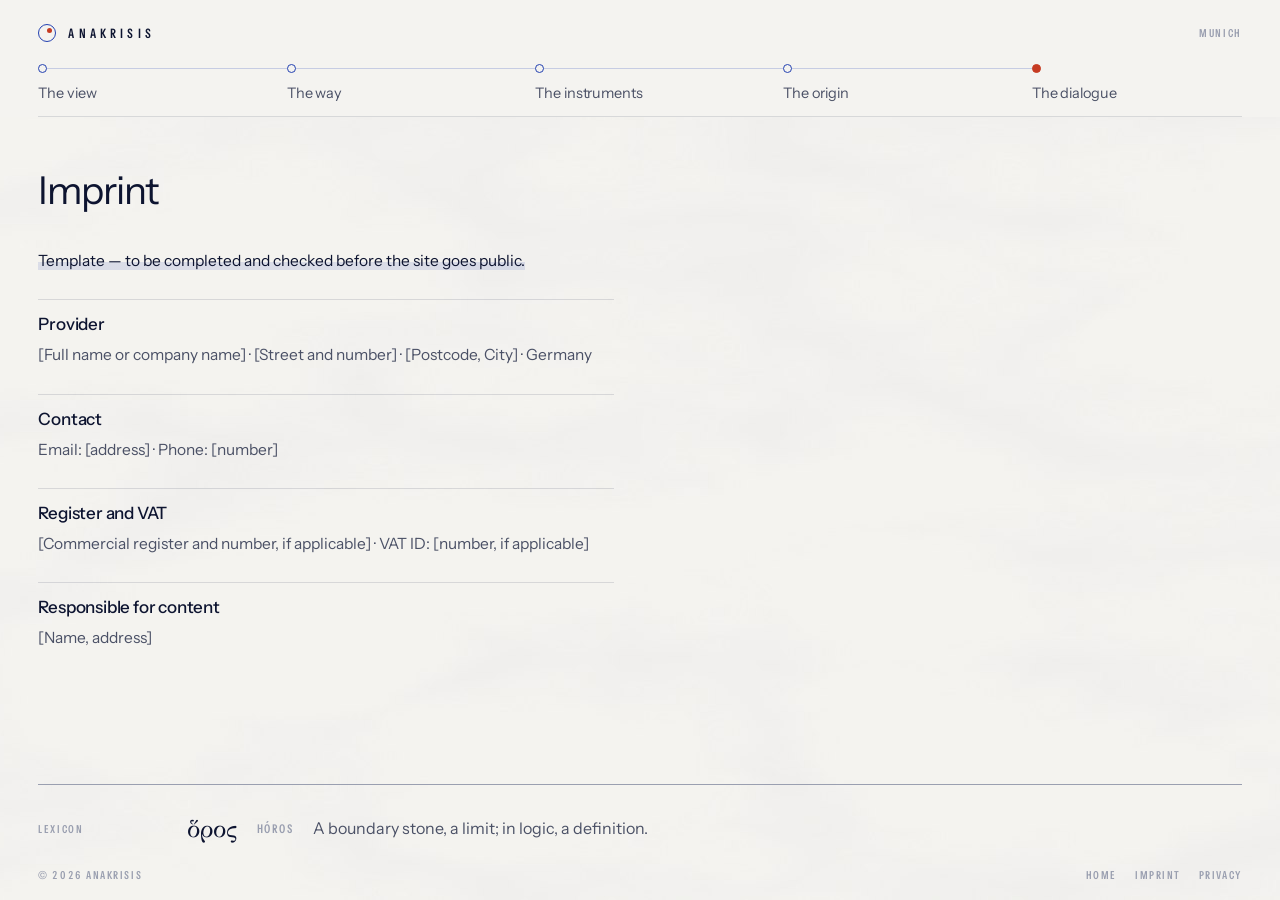
==== commit 09d794c1: "Rename Anakrasis to Anakrisis The name is ἀνάκρισις (anákrisis): the preliminary examination in Athe" ====
--- a/imprint/index.html
+++ b/imprint/index.html
@@ -3,12 +3,12 @@
 <head>
 <meta charset="utf-8">
 <meta name="viewport" content="width=device-width, initial-scale=1">
-<title>Imprint — Anakrasis</title>
+<title>Imprint — Anakrisis</title>
 <meta name="description" content="Imprint">
 <meta property="og:type" content="website">
-<meta property="og:title" content="Imprint — Anakrasis">
+<meta property="og:title" content="Imprint — Anakrisis">
 <meta property="og:description" content="Imprint">
-<meta property="og:image" content="https://www.anakrasis.com/assets/img/og-image.png">
+<meta property="og:image" content="https://www.anakrisis.eu/assets/img/og-image.png">
 <meta name="twitter:card" content="summary_large_image">
 <link rel="icon" href="../assets/img/favicon.svg" type="image/svg+xml">
 <link rel="stylesheet" href="../assets/css/site.css">
@@ -17,7 +17,7 @@
 <body class="page">
 <div class="top">
   <div class="hdr">
-    <a class="mark" href="../" aria-label="Anakrasis, home"><span class="lens"></span>Anakrasis</a>
+    <a class="mark" href="../" aria-label="Anakrisis, home"><span class="lens"></span>Anakrisis</a>
     <span class="lab">Munich</span>
   </div>
   <nav class="trail" aria-label="Sections">
@@ -59,7 +59,7 @@
     <div class="lex-stage" id="lex-stage"></div>
   </div>
   <div class="legal lab">
-    <span>© <span data-year>2026</span> Anakrasis</span>
+    <span>© <span data-year>2026</span> Anakrisis</span>
     <nav aria-label="Site"><a href="../">Home</a><a href="../imprint/">Imprint</a><a href="../privacy/">Privacy</a></nav>
   </div>
 </footer>
--- a/assets/css/site.css
+++ b/assets/css/site.css
@@ -1,5 +1,5 @@
 /* ==========================================================================
-   ANAKRASIS — site stylesheet
+   ANAKRISIS — site stylesheet
    Palette: Lapis & Cinabro · Type: Instrument Sans (+ GFS Didot for Greek)
    Rule of the system: lapis = understanding, cinabro = decision (rare).
    ========================================================================== */
@@ -10,19 +10,19 @@
    e.g. for transliterations like "ē"); GFS Didot is the full font, because
    polytonic Greek (ἀ, ὁ…) is missing from the usual Greek subsets.          */
 @font-face{
-  font-family:"Anakrasis Sans";
+  font-family:"Anakrisis Sans";
   src:url("../fonts/InstrumentSans-Variable.woff2") format("woff2");
   font-weight:400 700;font-stretch:75% 100%;font-style:normal;font-display:swap;
   unicode-range:U+0000-00FF,U+0131,U+0152-0153,U+02BB-02BC,U+02C6,U+02DA,U+02DC,U+0304,U+0308,U+0329,U+2000-206F,U+20AC,U+2122,U+2191,U+2193,U+2212,U+2215,U+FEFF,U+FFFD;
 }
 @font-face{
-  font-family:"Anakrasis Sans";
+  font-family:"Anakrisis Sans";
   src:url("../fonts/InstrumentSans-Variable-LatinExt.woff2") format("woff2");
   font-weight:400 700;font-stretch:75% 100%;font-style:normal;font-display:swap;
   unicode-range:U+0100-02AF,U+0304,U+0308,U+0329,U+1E00-1E9F,U+1EF2-1EFF,U+2020,U+20A0-20AB,U+20AD-20C0,U+2113,U+2C60-2C7F,U+A720-A7FF;
 }
 @font-face{
-  font-family:"Anakrasis Greek";
+  font-family:"Anakrisis Greek";
   src:url("../fonts/GFSDidot-Regular.woff2") format("woff2");
   font-weight:400;font-style:normal;font-display:swap;
 }
@@ -36,8 +36,8 @@
   --rule:rgba(13,20,48,.12);
   --lapis:#2340B0;       /* understanding               */
   --cin:#C63B22;         /* decision — one per screen   */
-  --f:"Anakrasis Sans","Instrument Sans",Helvetica,Arial,sans-serif;
-  --gr:"Anakrasis Greek","GFS Didot","Didot",Georgia,serif;
+  --f:"Anakrisis Sans","Instrument Sans",Helvetica,Arial,sans-serif;
+  --gr:"Anakrisis Greek","GFS Didot","Didot",Georgia,serif;
   --g:clamp(18px,3vw,48px);
   --ease:cubic-bezier(.2,.8,.2,1);
 }
@@ -161,7 +161,7 @@
 .body.legal-text h2:first-of-type{margin-top:12px}
 .page:has(.legal-text) .title{font-size:clamp(26px,2.2vw,34px)}
 .page:has(.legal-text) .col-text{margin-top:clamp(16px,2.5vh,28px)}
-@media (max-width:1200px){.col-text > .body.legal-text{column-count:3}}
+@media (max-width:1200px){.col-text > .body.legal-text:first-child{column-count:3}}
 @media (min-width:901px) and (max-height:820px){
   .body.legal-text p{font-size:12px;line-height:1.45}
   .body.legal-text h2{font-size:13px;margin-top:12px}
@@ -271,7 +271,7 @@
   .col-head,.col-text,.col-side,.portrait,.form,.thanks{grid-column:1 / -1}
   .col-text{display:block}
   .col-text > .lead,.col-text > .body{margin-top:20px}
-  .col-text > .body.legal-text{column-count:1;padding-bottom:40px}
+  .col-text > .body.legal-text:first-child{column-count:1;column-rule:0;padding-bottom:40px}
   .body.legal-text p{font-size:14px}
   .portrait{max-width:240px}
   .col-side{margin-top:40px;display:block;padding-bottom:0}
